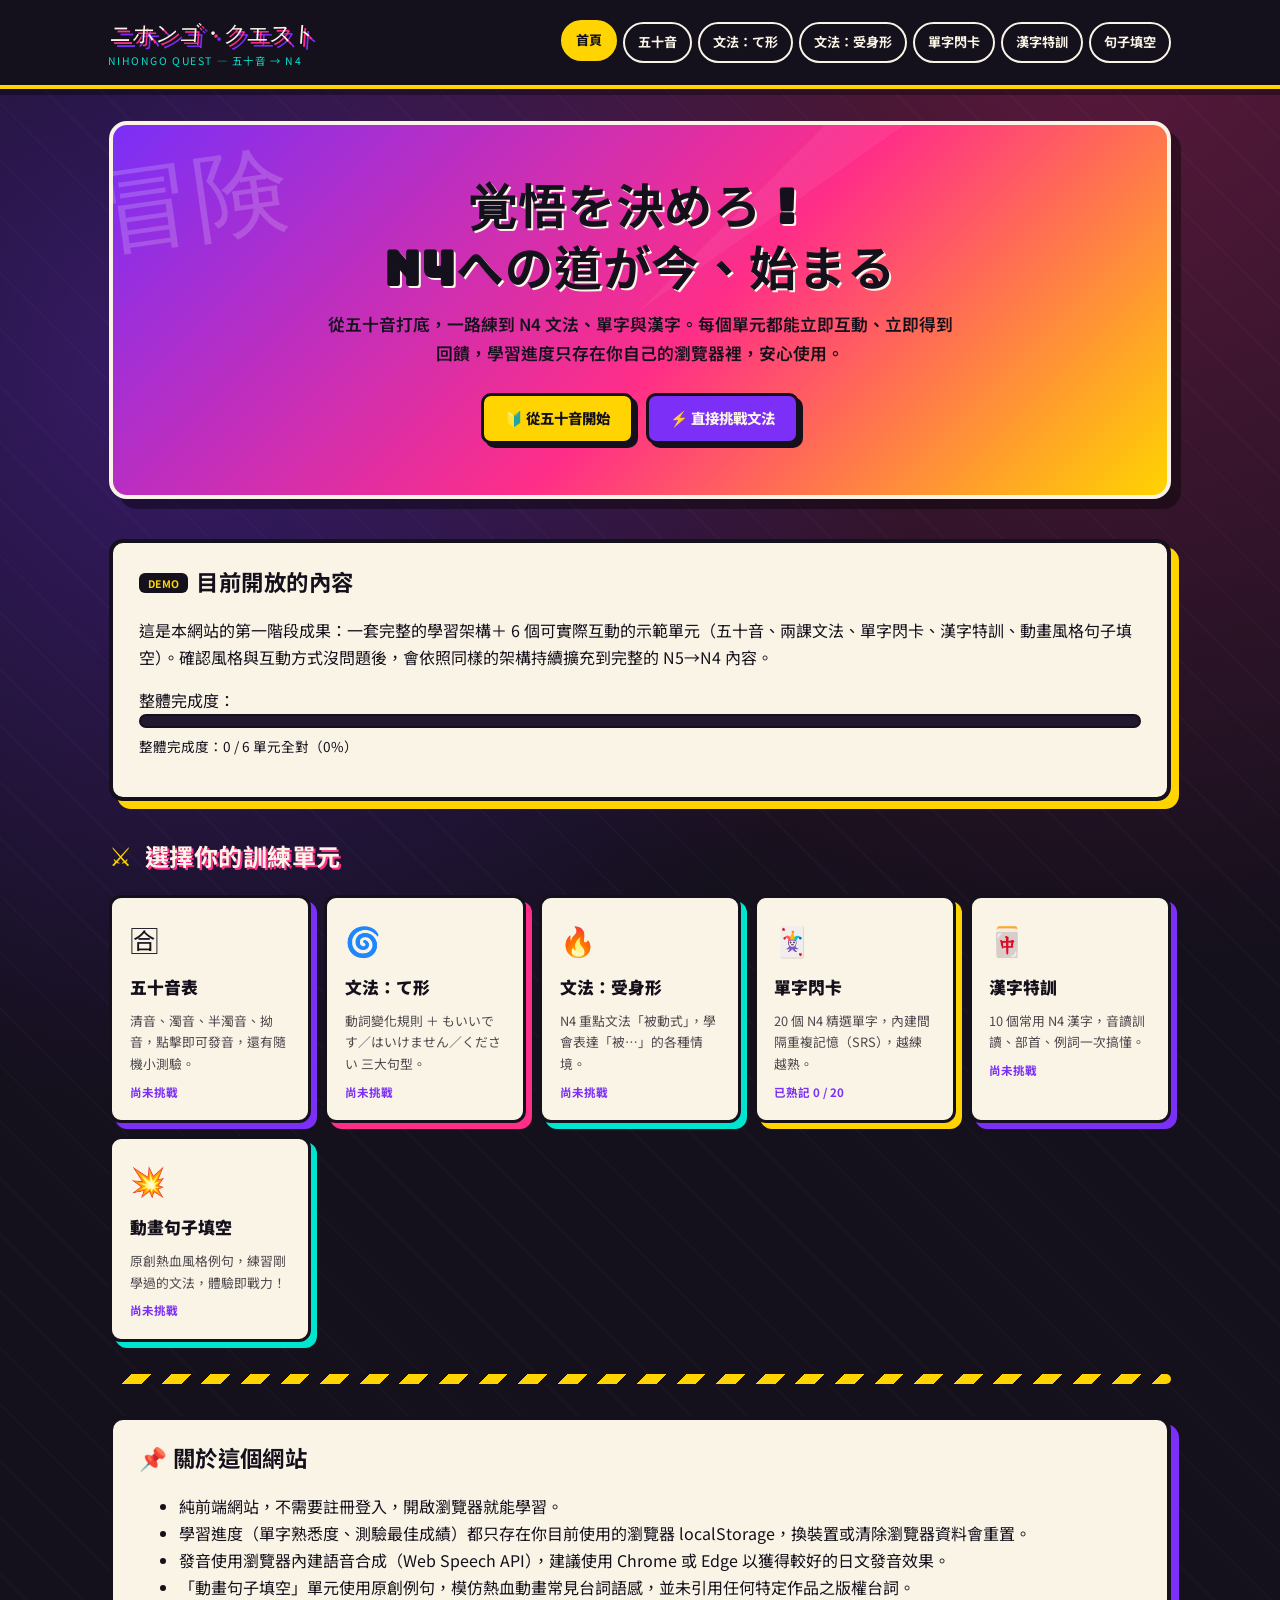
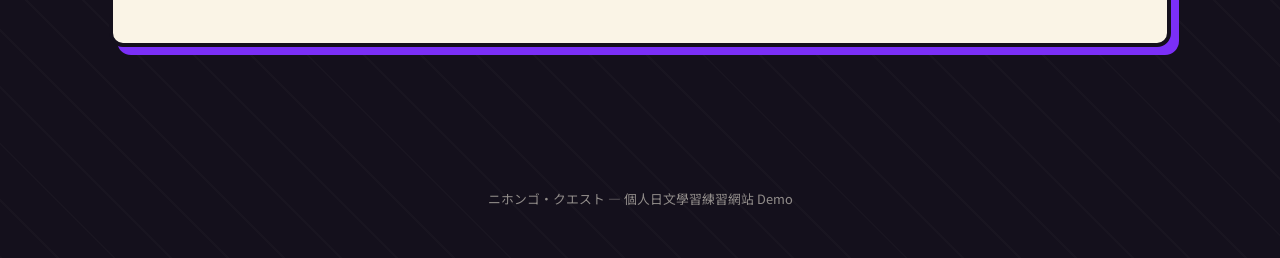
==== index.html @ 9648b12a "新增日文學習互動網站 Demo（五十音→N4，JoJo風格漫畫UI） - 五十音表：清音／濁音／半濁音／拗音，點擊發音＋隨機測驗 - 文法課：て形（N5銜接）與受身形（N4），含規則說明、例句朗讀、測" ====
<!DOCTYPE html>
<html lang="zh-Hant">
<head>
<meta charset="UTF-8" />
<meta name="viewport" content="width=device-width, initial-scale=1.0" />
<title>ニホンゴ・クエスト｜五十音からN4へ</title>
<meta name="description" content="從五十音開始，一路挑戰到 N4 的互動日文學習網站" />
<link rel="preconnect" href="https://fonts.googleapis.com">
<link href="https://fonts.googleapis.com/css2?family=Bungee&family=Noto+Sans+JP:wght@400;500;700;900&family=Noto+Sans+TC:wght@400;500;700;900&display=swap" rel="stylesheet">
<link rel="stylesheet" href="css/style.css" />
</head>
<body>
<header class="site-header">
  <div class="header-inner">
    <a class="brand" href="index.html">
      <span class="title">ニホンゴ・クエスト</span>
      <span class="subtitle">NIHONGO QUEST — 五十音 → N4</span>
    </a>
    <nav class="main-nav">
      <a href="index.html" aria-current="page">首頁</a>
      <a href="gojuon.html">五十音</a>
      <a href="lesson-te-form.html">文法：て形</a>
      <a href="lesson-passive.html">文法：受身形</a>
      <a href="vocab.html">單字閃卡</a>
      <a href="kanji.html">漢字特訓</a>
      <a href="anime-fill.html">句子填空</a>
    </nav>
  </div>
</header>

<main>
  <section class="hero">
    <span class="impact-text">冒険</span>
    <h1>覚悟を決めろ！<br>N4への道が今、始まる</h1>
    <p>從五十音打底，一路練到 N4 文法、單字與漢字。每個單元都能立即互動、立即得到回饋，學習進度只存在你自己的瀏覽器裡，安心使用。</p>
    <div class="cta-row">
      <a class="btn" href="gojuon.html">🔰 從五十音開始</a>
      <a class="btn purple" href="lesson-te-form.html">⚡ 直接挑戰文法</a>
    </div>
  </section>

  <div class="panel accent-gold">
    <h2><span class="tag">DEMO</span> 目前開放的內容</h2>
    <p>這是本網站的第一階段成果：一套完整的學習架構＋ 6 個可實際互動的示範單元（五十音、兩課文法、單字閃卡、漢字特訓、動畫風格句子填空）。確認風格與互動方式沒問題後，會依照同樣的架構持續擴充到完整的 N5→N4 內容。</p>
    <p style="margin-bottom:0;">整體完成度：</p>
    <div class="progress-bar"><span id="overall-progress-bar" style="width:0%;"></span></div>
    <p id="overall-progress-label" style="font-size:0.85rem; margin-top:0.4rem;">整體完成度：讀取中…</p>
  </div>

  <div class="section-title">
    <span class="bolt">⚔</span>
    <h2>選擇你的訓練單元</h2>
  </div>

  <div class="card-grid">
    <a class="unit-card" href="gojuon.html">
      <span class="icon">🈴</span>
      <span class="name">五十音表</span>
      <span class="desc">清音、濁音、半濁音、拗音，點擊即可發音，還有隨機小測驗。</span>
      <span class="progress-label" id="status-gojuon">讀取中…</span>
    </a>
    <a class="unit-card" href="lesson-te-form.html">
      <span class="icon">🌀</span>
      <span class="name">文法：て形</span>
      <span class="desc">動詞變化規則 ＋ もいいです／はいけません／ください 三大句型。</span>
      <span class="progress-label" id="status-te-form">讀取中…</span>
    </a>
    <a class="unit-card" href="lesson-passive.html">
      <span class="icon">🔥</span>
      <span class="name">文法：受身形</span>
      <span class="desc">N4 重點文法「被動式」，學會表達「被…」的各種情境。</span>
      <span class="progress-label" id="status-passive">讀取中…</span>
    </a>
    <a class="unit-card" href="vocab.html">
      <span class="icon">🃏</span>
      <span class="name">單字閃卡</span>
      <span class="desc">20 個 N4 精選單字，內建間隔重複記憶（SRS），越練越熟。</span>
      <span class="progress-label" id="status-vocab">讀取中…</span>
    </a>
    <a class="unit-card" href="kanji.html">
      <span class="icon">🀄</span>
      <span class="name">漢字特訓</span>
      <span class="desc">10 個常用 N4 漢字，音讀訓讀、部首、例詞一次搞懂。</span>
      <span class="progress-label" id="status-kanji">讀取中…</span>
    </a>
    <a class="unit-card" href="anime-fill.html">
      <span class="icon">💥</span>
      <span class="name">動畫句子填空</span>
      <span class="desc">原創熱血風格例句，練習剛學過的文法，體驗即戰力！</span>
      <span class="progress-label" id="status-anime">讀取中…</span>
    </a>
  </div>

  <div class="stripe-divider"></div>

  <div class="panel">
    <h2>📌 關於這個網站</h2>
    <ul>
      <li>純前端網站，不需要註冊登入，開啟瀏覽器就能學習。</li>
      <li>學習進度（單字熟悉度、測驗最佳成績）都只存在你目前使用的瀏覽器 localStorage，換裝置或清除瀏覽器資料會重置。</li>
      <li>發音使用瀏覽器內建語音合成（Web Speech API），建議使用 Chrome 或 Edge 以獲得較好的日文發音效果。</li>
      <li>「動畫句子填空」單元使用原創例句，模仿熱血動畫常見台詞語感，並未引用任何特定作品之版權台詞。</li>
    </ul>
  </div>
</main>

<footer class="site-footer">
  ニホンゴ・クエスト — 個人日文學習練習網站 Demo
</footer>

<script src="js/storage.js"></script>
<script src="js/srs.js"></script>
<script src="js/tts.js"></script>
<script src="js/data/vocab-data.js"></script>
<script src="js/dashboard.js"></script>
</body>
</html>
---- css/style.css ----
/* ==========================================================================
   ニホンゴ・クエスト — Nihongo Quest
   誇張漫畫風格樣式表（原創設計，非引用任何特定作品之角色／商標）
   ========================================================================== */

:root {
  --pink: #ff2e88;
  --purple: #7b2ff7;
  --gold: #ffd400;
  --teal: #00e5cf;
  --ink: #14101c;
  --ink-soft: #211a2e;
  --paper: #faf4e6;
  --paper-dim: #ece2cb;
  --danger: #ff4757;
  --success: #2ed17a;
  --border-w: 4px;
}

* { box-sizing: border-box; }

html { scroll-behavior: smooth; }

body {
  margin: 0;
  background: var(--ink);
  background-image:
    radial-gradient(circle at 15% 20%, rgba(123, 47, 247, 0.35), transparent 40%),
    radial-gradient(circle at 85% 0%, rgba(255, 46, 136, 0.30), transparent 45%),
    repeating-linear-gradient(45deg, rgba(255,255,255,0.02) 0 2px, transparent 2px 40px);
  color: var(--paper);
  font-family: "Noto Sans TC", "Noto Sans JP", sans-serif;
  line-height: 1.7;
  min-height: 100vh;
}

.jp {
  font-family: "Noto Sans JP", "Noto Sans TC", sans-serif;
}

h1, h2, h3, .display {
  font-family: "Bungee", "Noto Sans TC", sans-serif;
  letter-spacing: 0.02em;
  line-height: 1.3;
}

ruby rt {
  font-family: "Noto Sans JP", sans-serif;
  font-size: 0.55em;
  color: var(--purple);
}

a { color: inherit; }

/* ---------- Layout shell ---------- */
.site-header {
  position: sticky;
  top: 0;
  z-index: 50;
  background: var(--ink);
  border-bottom: var(--border-w) solid var(--gold);
  box-shadow: 0 6px 0 rgba(0,0,0,0.35);
}

.header-inner {
  max-width: 1100px;
  margin: 0 auto;
  padding: 0.9rem 1.2rem;
  display: flex;
  align-items: center;
  justify-content: space-between;
  gap: 1rem;
  flex-wrap: wrap;
}

.brand {
  display: flex;
  flex-direction: column;
  text-decoration: none;
  transform: skewX(-4deg);
}

.brand .title {
  font-family: "Bungee", sans-serif;
  font-size: 1.4rem;
  color: var(--paper);
  text-shadow: 3px 3px 0 var(--pink), 6px 6px 0 var(--purple);
}

.brand .subtitle {
  font-size: 0.65rem;
  letter-spacing: 0.15em;
  color: var(--teal);
  transform: skewX(4deg);
}

.main-nav {
  display: flex;
  flex-wrap: wrap;
  gap: 0.4rem;
}

.main-nav a {
  text-decoration: none;
  font-weight: 700;
  font-size: 0.82rem;
  padding: 0.45rem 0.8rem;
  border: 2px solid var(--paper);
  border-radius: 999px;
  color: var(--paper);
  transition: all 0.15s ease;
  white-space: nowrap;
}

.main-nav a:hover,
.main-nav a[aria-current="page"] {
  background: var(--gold);
  color: var(--ink);
  border-color: var(--gold);
  transform: translateY(-2px);
}

main {
  max-width: 1100px;
  margin: 0 auto;
  padding: 2rem 1.2rem 5rem;
}

.site-footer {
  text-align: center;
  padding: 2rem 1rem 3rem;
  color: rgba(250, 244, 230, 0.55);
  font-size: 0.8rem;
}

/* ---------- Hero ---------- */
.hero {
  position: relative;
  padding: 3.2rem 1.5rem;
  margin-bottom: 2.5rem;
  border: var(--border-w) solid var(--paper);
  border-radius: 18px;
  background:
    conic-gradient(from 45deg at 50% 50%, rgba(255,255,255,0.05) 0 10deg, transparent 10deg 20deg) ,
    linear-gradient(135deg, var(--purple), var(--pink) 55%, var(--gold));
  overflow: hidden;
  text-align: center;
  box-shadow: 10px 10px 0 rgba(0,0,0,0.4);
}

.hero .impact-text {
  position: absolute;
  font-family: "Bungee", sans-serif;
  color: rgba(255,255,255,0.18);
  font-size: 6rem;
  top: -0.5rem;
  left: -1rem;
  transform: rotate(-8deg);
  pointer-events: none;
  user-select: none;
}

.hero h1 {
  font-size: clamp(1.8rem, 5vw, 3rem);
  margin: 0 0 0.6rem;
  color: var(--ink);
  text-shadow: 2px 2px 0 var(--paper);
}

.hero p {
  font-size: 1.05rem;
  color: var(--ink);
  max-width: 640px;
  margin: 0 auto;
  font-weight: 600;
}

.hero .cta-row {
  margin-top: 1.6rem;
  display: flex;
  justify-content: center;
  gap: 0.8rem;
  flex-wrap: wrap;
}

/* ---------- Panels (manga panel look) ---------- */
.panel {
  background: var(--paper);
  color: var(--ink);
  border: var(--border-w) solid var(--ink);
  border-radius: 14px;
  padding: 1.6rem;
  margin-bottom: 1.8rem;
  box-shadow: 8px 8px 0 var(--purple);
}

.panel.accent-pink { box-shadow: 8px 8px 0 var(--pink); }
.panel.accent-teal { box-shadow: 8px 8px 0 var(--teal); }
.panel.accent-gold { box-shadow: 8px 8px 0 var(--gold); }

.panel h2 {
  margin-top: 0;
  font-size: 1.4rem;
  display: flex;
  align-items: center;
  gap: 0.5rem;
}

.panel h2 .tag {
  font-family: "Noto Sans TC", sans-serif;
  font-size: 0.65rem;
  background: var(--ink);
  color: var(--gold);
  padding: 0.2rem 0.55rem;
  border-radius: 6px;
  letter-spacing: 0.05em;
}

.section-title {
  display: flex;
  align-items: center;
  gap: 0.8rem;
  margin: 2.2rem 0 1rem;
}

.section-title .bolt {
  font-family: "Bungee", sans-serif;
  color: var(--gold);
  font-size: 1.6rem;
}

.section-title h2 {
  margin: 0;
  color: var(--paper);
  text-shadow: 2px 2px 0 var(--pink);
}

.stripe-divider {
  height: 10px;
  margin: 2rem 0;
  background: repeating-linear-gradient(-45deg, var(--gold) 0 14px, var(--ink) 14px 28px);
  border-radius: 6px;
}

/* ---------- Cards / grids ---------- */
.card-grid {
  display: grid;
  grid-template-columns: repeat(auto-fill, minmax(180px, 1fr));
  gap: 0.8rem;
}

.unit-card {
  display: flex;
  flex-direction: column;
  gap: 0.5rem;
  text-decoration: none;
  background: var(--paper);
  color: var(--ink);
  border: 3px solid var(--ink);
  border-radius: 12px;
  padding: 1.1rem;
  box-shadow: 6px 6px 0 var(--purple);
  transition: transform 0.15s ease, box-shadow 0.15s ease;
}

.unit-card:nth-child(2n) { box-shadow: 6px 6px 0 var(--pink); }
.unit-card:nth-child(3n) { box-shadow: 6px 6px 0 var(--teal); }
.unit-card:nth-child(4n) { box-shadow: 6px 6px 0 var(--gold); }

.unit-card:hover {
  transform: translate(-3px, -3px);
  box-shadow: 10px 10px 0 var(--ink);
}

.unit-card .icon { font-size: 1.8rem; }
.unit-card .name { font-weight: 900; font-size: 1.05rem; }
.unit-card .desc { font-size: 0.8rem; opacity: 0.75; }
.unit-card .progress-label { font-size: 0.72rem; font-weight: 700; color: var(--purple); }

/* ---------- Buttons ---------- */
.btn {
  display: inline-flex;
  align-items: center;
  gap: 0.4rem;
  font-family: "Noto Sans TC", sans-serif;
  font-weight: 800;
  font-size: 0.9rem;
  padding: 0.65rem 1.3rem;
  border: 3px solid var(--ink);
  border-radius: 10px;
  background: var(--gold);
  color: var(--ink);
  cursor: pointer;
  text-decoration: none;
  box-shadow: 4px 4px 0 var(--ink);
  transition: transform 0.12s ease, box-shadow 0.12s ease;
}

.btn:hover { transform: translate(-2px, -2px); box-shadow: 6px 6px 0 var(--ink); }
.btn:active { transform: translate(1px, 1px); box-shadow: 2px 2px 0 var(--ink); }

.btn.secondary { background: var(--paper); }
.btn.pink { background: var(--pink); color: var(--paper); }
.btn.teal { background: var(--teal); }
.btn.purple { background: var(--purple); color: var(--paper); }
.btn.ghost { background: transparent; color: var(--paper); border-color: var(--paper); box-shadow: 4px 4px 0 rgba(255,255,255,0.25); }
.btn:disabled { opacity: 0.4; cursor: not-allowed; box-shadow: none; transform: none; }

.btn-row { display: flex; gap: 0.6rem; flex-wrap: wrap; margin-top: 1rem; }

.speak-btn {
  border: 2px solid var(--ink);
  background: var(--teal);
  border-radius: 50%;
  width: 2.1rem;
  height: 2.1rem;
  display: inline-flex;
  align-items: center;
  justify-content: center;
  cursor: pointer;
  font-size: 1rem;
  flex-shrink: 0;
}
.speak-btn:hover { background: var(--gold); }

/* ---------- Progress bars ---------- */
.progress-bar {
  height: 14px;
  background: var(--ink-soft);
  border: 2px solid var(--ink);
  border-radius: 999px;
  overflow: hidden;
}
.progress-bar > span {
  display: block;
  height: 100%;
  background: linear-gradient(90deg, var(--pink), var(--gold));
}

/* ---------- Gojuon table ---------- */
.gojuon-tools {
  display: flex;
  gap: 0.5rem;
  flex-wrap: wrap;
  margin-bottom: 1.2rem;
}

.gojuon-grid {
  display: grid;
  grid-template-columns: repeat(5, 1fr);
  gap: 0.5rem;
}

.kana-cell {
  border: 3px solid var(--ink);
  border-radius: 10px;
  background: var(--paper);
  color: var(--ink);
  padding: 0.5rem 0.3rem;
  text-align: center;
  cursor: pointer;
  transition: transform 0.1s ease;
}
.kana-cell:hover { transform: scale(1.06); background: var(--gold); }
.kana-cell .kana { font-size: 1.5rem; font-weight: 700; display: block; }
.kana-cell .kata { font-size: 0.85rem; opacity: 0.6; display: block; }
.kana-cell .romaji { font-size: 0.72rem; letter-spacing: 0.03em; color: var(--purple); display: block; }
.kana-cell.empty { visibility: hidden; }

/* ---------- Flashcards ---------- */
.flash-stage {
  display: flex;
  flex-direction: column;
  align-items: center;
  gap: 1.2rem;
}

.flashcard {
  width: 100%;
  max-width: 420px;
  min-height: 220px;
  perspective: 1200px;
  cursor: pointer;
}

.flashcard-inner {
  position: relative;
  width: 100%;
  height: 220px;
  transition: transform 0.5s;
  transform-style: preserve-3d;
}

.flashcard.flipped .flashcard-inner { transform: rotateY(180deg); }

.flashcard-face {
  position: absolute;
  inset: 0;
  backface-visibility: hidden;
  border: var(--border-w) solid var(--ink);
  border-radius: 16px;
  display: flex;
  flex-direction: column;
  align-items: center;
  justify-content: center;
  padding: 1rem;
  text-align: center;
  gap: 0.5rem;
}

.flashcard-face.front { background: var(--paper); color: var(--ink); box-shadow: 8px 8px 0 var(--purple); }
.flashcard-face.back {
  background: var(--ink);
  color: var(--paper);
  transform: rotateY(180deg);
  box-shadow: 8px 8px 0 var(--pink);
}

.flashcard-face .kanji-word { font-size: 2.4rem; font-weight: 700; }
.flashcard-face .kana-word { font-size: 1rem; color: var(--purple); }
.flashcard-face .meaning { font-size: 1.3rem; font-weight: 700; }
.flashcard-face .example { font-size: 0.85rem; opacity: 0.85; margin-top: 0.4rem; }

.grade-row {
  display: grid;
  grid-template-columns: repeat(4, 1fr);
  gap: 0.5rem;
  width: 100%;
  max-width: 420px;
}
.grade-row button { font-size: 0.78rem; padding: 0.6rem 0.3rem; }

.deck-status {
  display: flex;
  gap: 1rem;
  flex-wrap: wrap;
  font-size: 0.85rem;
}
.deck-status .stat { background: var(--ink-soft); border: 2px solid var(--paper); border-radius: 8px; padding: 0.4rem 0.8rem; }
.deck-status .stat b { color: var(--gold); }

/* ---------- Quiz ---------- */
.quiz-question {
  font-size: 1.1rem;
  font-weight: 700;
  margin-bottom: 1rem;
}
.quiz-options {
  display: grid;
  gap: 0.6rem;
}
.quiz-option {
  text-align: left;
  padding: 0.8rem 1rem;
  border: 3px solid var(--ink);
  border-radius: 10px;
  background: var(--paper);
  color: var(--ink);
  cursor: pointer;
  font-size: 0.95rem;
  font-weight: 600;
}
.quiz-option:hover { background: #fff; }
.quiz-option.correct { background: var(--success); color: var(--ink); }
.quiz-option.incorrect { background: var(--danger); color: #fff; }
.quiz-option:disabled { cursor: not-allowed; }

.quiz-feedback { margin-top: 1rem; font-weight: 700; min-height: 1.4rem; }
.quiz-feedback.correct { color: #157a45; }
.quiz-feedback.incorrect { color: #b0202f; }

.quiz-progress { font-size: 0.8rem; opacity: 0.65; margin-bottom: 0.5rem; }

/* ---------- Kanji cards ---------- */
.kanji-grid {
  display: grid;
  grid-template-columns: repeat(auto-fill, minmax(150px, 1fr));
  gap: 0.8rem;
}

.kanji-tile {
  border: 3px solid var(--ink);
  border-radius: 12px;
  background: var(--paper);
  color: var(--ink);
  padding: 0.8rem;
  cursor: pointer;
  box-shadow: 5px 5px 0 var(--teal);
  min-height: 140px;
  display: flex;
  flex-direction: column;
  align-items: center;
  justify-content: center;
  text-align: center;
  gap: 0.3rem;
}
.kanji-tile .char { font-size: 2.6rem; font-weight: 700; }
.kanji-tile .hint { font-size: 0.7rem; opacity: 0.6; }
.kanji-tile.revealed .detail { display: flex; }
.kanji-tile .detail { display: none; flex-direction: column; gap: 0.15rem; font-size: 0.78rem; }
.kanji-tile .detail .readings b { color: var(--purple); }

/* ---------- Cloze / anime sentence unit ---------- */
.sentence-card {
  border: 3px solid var(--ink);
  border-radius: 12px;
  background: var(--paper);
  color: var(--ink);
  padding: 1.2rem;
  margin-bottom: 1rem;
  box-shadow: 6px 6px 0 var(--gold);
}

.sentence-jp {
  font-size: 1.3rem;
  font-weight: 700;
  display: flex;
  align-items: center;
  gap: 0.6rem;
  flex-wrap: wrap;
}

.blank-select {
  font-family: inherit;
  font-size: 1rem;
  padding: 0.3rem 0.5rem;
  border: 2px solid var(--purple);
  border-radius: 8px;
  background: #fff;
}

.sentence-translation { font-size: 0.85rem; opacity: 0.7; margin-top: 0.5rem; }
.sentence-note { font-size: 0.8rem; color: var(--purple); margin-top: 0.4rem; }

.sfx {
  font-family: "Bungee", sans-serif;
  color: var(--gold);
  text-shadow: 2px 2px 0 var(--pink), -2px -2px 0 var(--purple);
  font-size: 2rem;
  display: inline-block;
  transform: rotate(-4deg);
}

/* ---------- Misc ---------- */
.badge {
  display: inline-block;
  font-size: 0.7rem;
  font-weight: 800;
  padding: 0.15rem 0.5rem;
  border-radius: 999px;
  background: var(--teal);
  color: var(--ink);
}

.note-box {
  border-left: 6px solid var(--purple);
  background: rgba(123,47,247,0.08);
  padding: 0.8rem 1rem;
  border-radius: 6px;
  font-size: 0.88rem;
  margin: 1rem 0;
}

table.grammar-table {
  width: 100%;
  border-collapse: collapse;
  margin: 1rem 0;
  font-size: 0.9rem;
}
table.grammar-table th, table.grammar-table td {
  border: 2px solid var(--ink);
  padding: 0.5rem 0.6rem;
  text-align: left;
}
table.grammar-table th { background: var(--ink); color: var(--gold); }

@media (max-width: 640px) {
  .gojuon-grid { grid-template-columns: repeat(5, 1fr); gap: 0.35rem; }
  .kana-cell .kana { font-size: 1.15rem; }
  .header-inner { flex-direction: column; align-items: flex-start; }
}
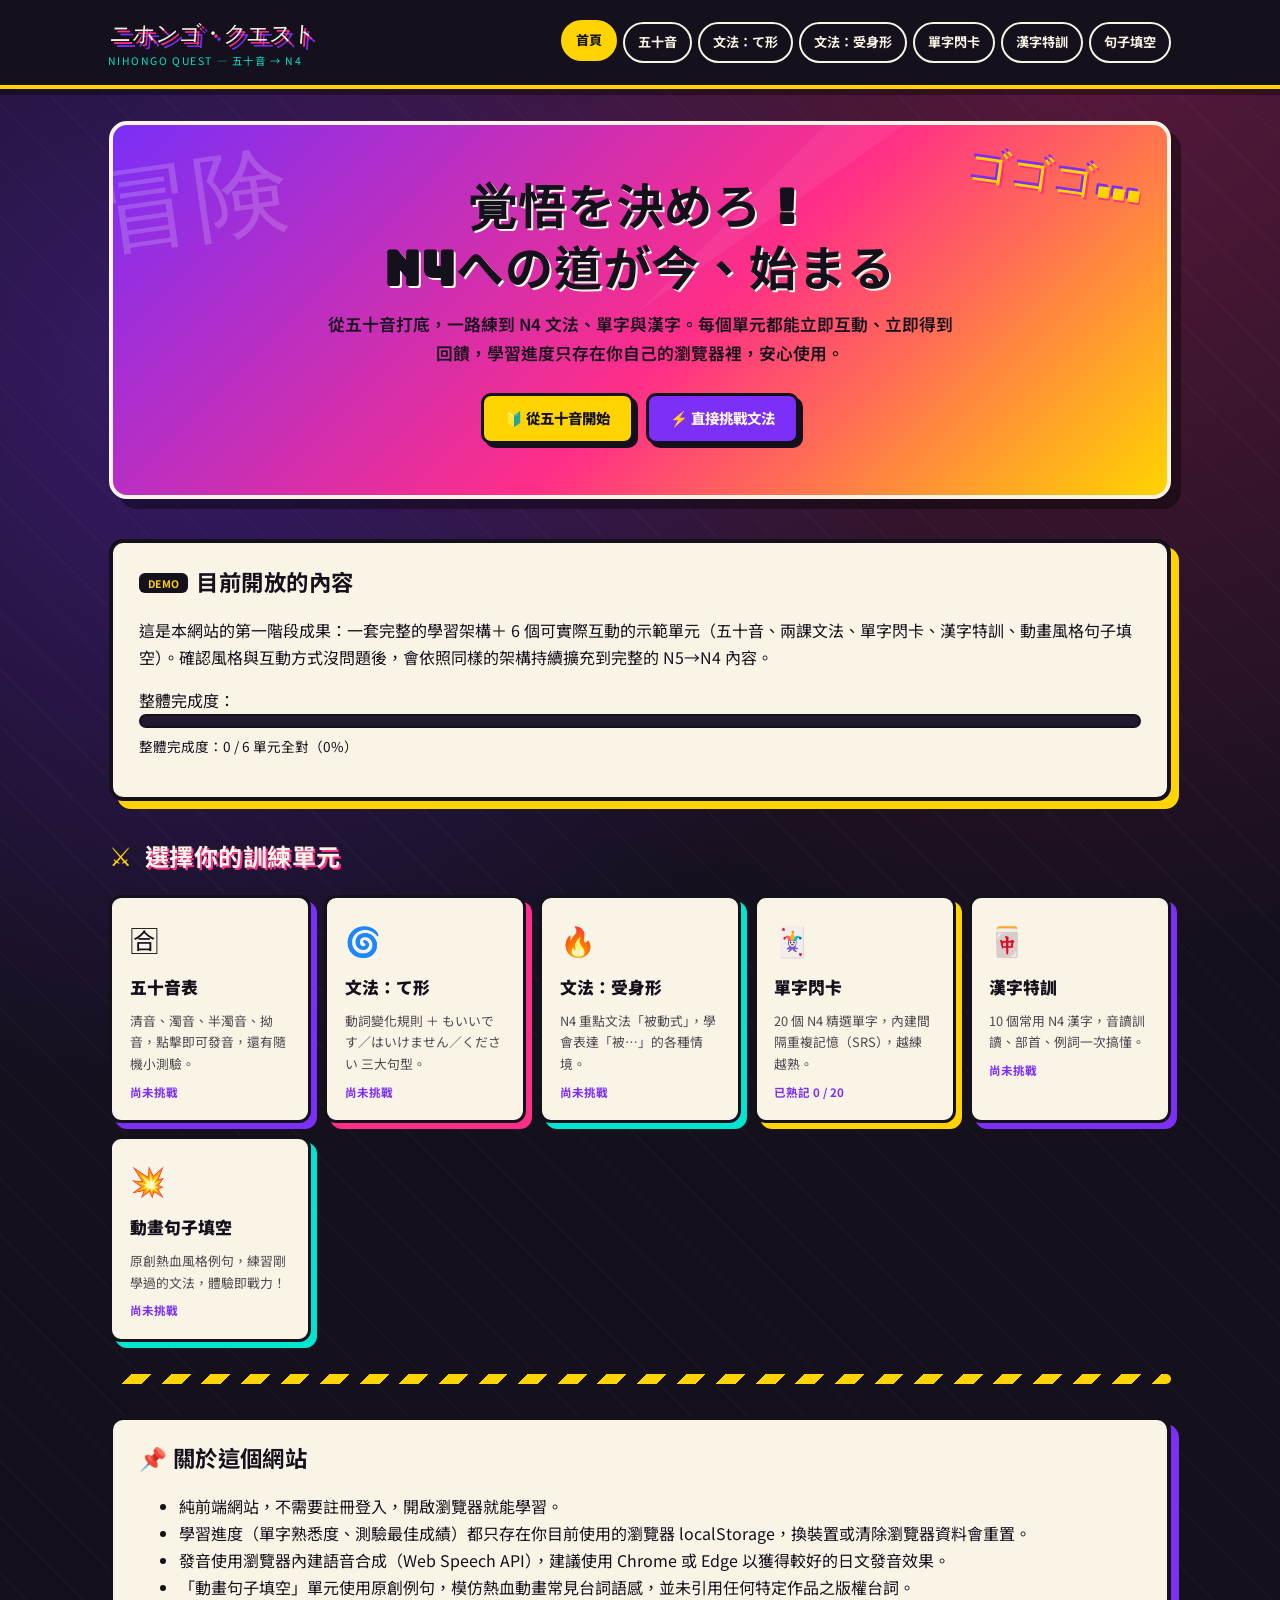
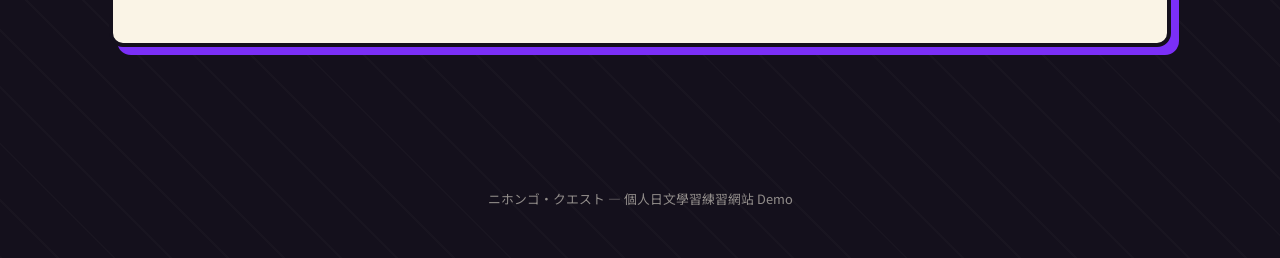
==== commit 5a33e6af: "補上平假名注音並加強誇張狀聲詞風格 - 單字閃卡、漢字例詞、文法例句、動畫填空句子全部加上 <ruby> 平假名注音 - 修正漢字卡片翻面後未顯示例詞列表的問題，補上例詞＋注音 - 語音朗讀功能改為先" ====
--- a/index.html
+++ b/index.html
@@ -31,6 +31,7 @@
 <main>
   <section class="hero">
     <span class="impact-text">冒険</span>
+    <span class="sfx-flourish" style="position:absolute; top:1rem; right:1.5rem; transform:rotate(8deg);">ゴゴゴ…</span>
     <h1>覚悟を決めろ！<br>N4への道が今、始まる</h1>
     <p>從五十音打底，一路練到 N4 文法、單字與漢字。每個單元都能立即互動、立即得到回饋，學習進度只存在你自己的瀏覽器裡，安心使用。</p>
     <div class="cta-row">
--- a/css/style.css
+++ b/css/style.css
@@ -541,6 +541,46 @@
   transform: rotate(-4deg);
 }
 
+.sfx-flourish {
+  font-family: "Bungee", sans-serif;
+  color: var(--gold);
+  text-shadow: 2px 2px 0 var(--pink), -2px -2px 0 var(--purple);
+  font-size: clamp(1.6rem, 4vw, 2.6rem);
+  display: inline-block;
+  transform: rotate(-3deg);
+  margin: 0 0 0.4rem;
+  user-select: none;
+}
+
+.sfx-inline {
+  font-family: "Bungee", sans-serif;
+  color: var(--gold);
+  text-shadow: 1px 1px 0 var(--pink), -1px -1px 0 var(--purple);
+  font-size: 1.15em;
+  display: inline-block;
+  transform: rotate(-3deg);
+  margin-left: 0.35em;
+}
+
+.sfx-corner {
+  position: absolute;
+  top: -0.6rem;
+  right: -0.4rem;
+  font-family: "Bungee", sans-serif;
+  color: var(--gold);
+  background: var(--ink);
+  text-shadow: 1px 1px 0 var(--pink);
+  font-size: 0.7rem;
+  padding: 0.15rem 0.4rem;
+  border-radius: 6px;
+  border: 2px solid var(--paper);
+  transform: rotate(6deg);
+  pointer-events: none;
+  user-select: none;
+}
+
+.kanji-tile { position: relative; }
+
 /* ---------- Misc ---------- */
 .badge {
   display: inline-block;
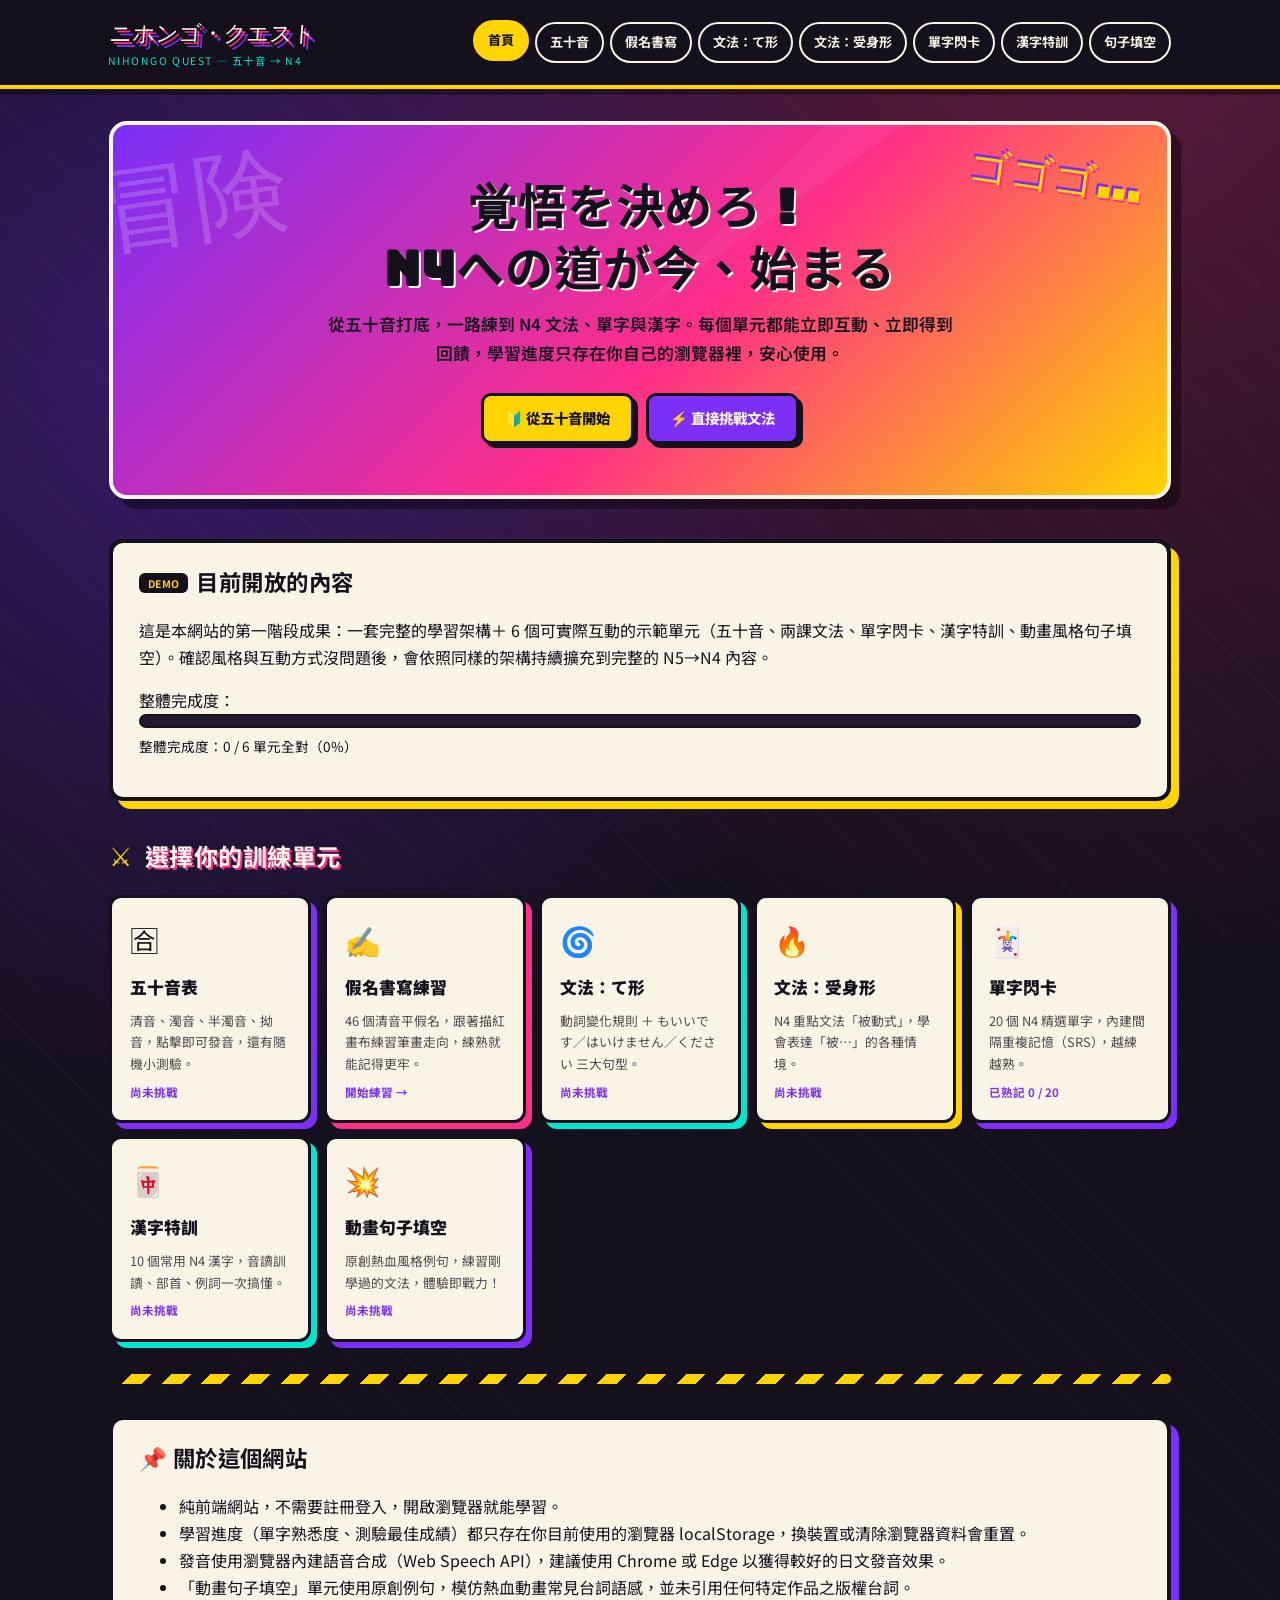
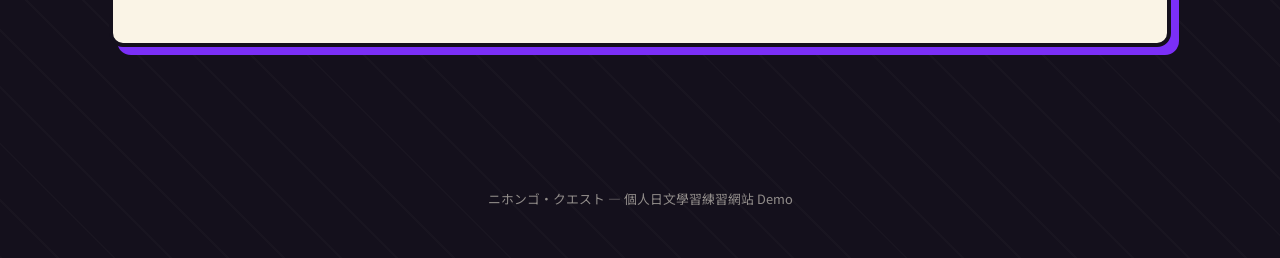
==== commit 7f519fd2: "新增平假名書寫／筆順練習頁面 - 新增 hiragana-practice.html：46 個清音平假名 canvas 描紅練習 - 米字格參考線＋淡色引導字，滑鼠／觸控皆可書寫，可清除重來 - 提供" ====
--- a/index.html
+++ b/index.html
@@ -19,6 +19,7 @@
     <nav class="main-nav">
       <a href="index.html" aria-current="page">首頁</a>
       <a href="gojuon.html">五十音</a>
+      <a href="hiragana-practice.html">假名書寫</a>
       <a href="lesson-te-form.html">文法：て形</a>
       <a href="lesson-passive.html">文法：受身形</a>
       <a href="vocab.html">單字閃卡</a>
@@ -59,6 +60,12 @@
       <span class="name">五十音表</span>
       <span class="desc">清音、濁音、半濁音、拗音，點擊即可發音，還有隨機小測驗。</span>
       <span class="progress-label" id="status-gojuon">讀取中…</span>
+    </a>
+    <a class="unit-card" href="hiragana-practice.html">
+      <span class="icon">✍️</span>
+      <span class="name">假名書寫練習</span>
+      <span class="desc">46 個清音平假名，跟著描紅畫布練習筆畫走向，練熟就能記得更牢。</span>
+      <span class="progress-label">開始練習 →</span>
     </a>
     <a class="unit-card" href="lesson-te-form.html">
       <span class="icon">🌀</span>
--- a/css/style.css
+++ b/css/style.css
@@ -581,6 +581,82 @@
 
 .kanji-tile { position: relative; }
 
+/* ---------- 平假名書寫練習 ---------- */
+.stroke-practice-layout {
+  display: flex;
+  flex-direction: column;
+  align-items: center;
+  gap: 1rem;
+}
+
+.stroke-canvas-wrap {
+  position: relative;
+  width: min(320px, 90vw);
+  height: min(320px, 90vw);
+  background: var(--paper);
+  border: var(--border-w) solid var(--ink);
+  border-radius: 16px;
+  box-shadow: 8px 8px 0 var(--pink);
+  touch-action: none;
+  overflow: hidden;
+}
+
+.stroke-canvas-wrap canvas {
+  display: block;
+  width: 100%;
+  height: 100%;
+  cursor: crosshair;
+}
+
+.stroke-meta {
+  display: flex;
+  align-items: center;
+  gap: 0.8rem;
+  flex-wrap: wrap;
+  justify-content: center;
+  font-weight: 700;
+}
+
+.stroke-nav-row {
+  display: flex;
+  align-items: center;
+  gap: 0.8rem;
+}
+
+.stroke-nav-row .current-char {
+  font-family: "Noto Sans JP", sans-serif;
+  font-size: 1.6rem;
+  min-width: 3rem;
+  text-align: center;
+}
+
+.hiragana-picker-grid {
+  display: grid;
+  grid-template-columns: repeat(10, 1fr);
+  gap: 0.4rem;
+  max-width: 640px;
+  margin: 0 auto;
+}
+
+.hiragana-picker-grid button {
+  font-family: "Noto Sans JP", sans-serif;
+  font-size: 1.1rem;
+  padding: 0.4rem 0;
+  border: 2px solid var(--ink);
+  border-radius: 8px;
+  background: var(--paper);
+  color: var(--ink);
+  cursor: pointer;
+}
+
+.hiragana-picker-grid button.active {
+  background: var(--gold);
+}
+
+@media (max-width: 640px) {
+  .hiragana-picker-grid { grid-template-columns: repeat(6, 1fr); }
+}
+
 /* ---------- Misc ---------- */
 .badge {
   display: inline-block;
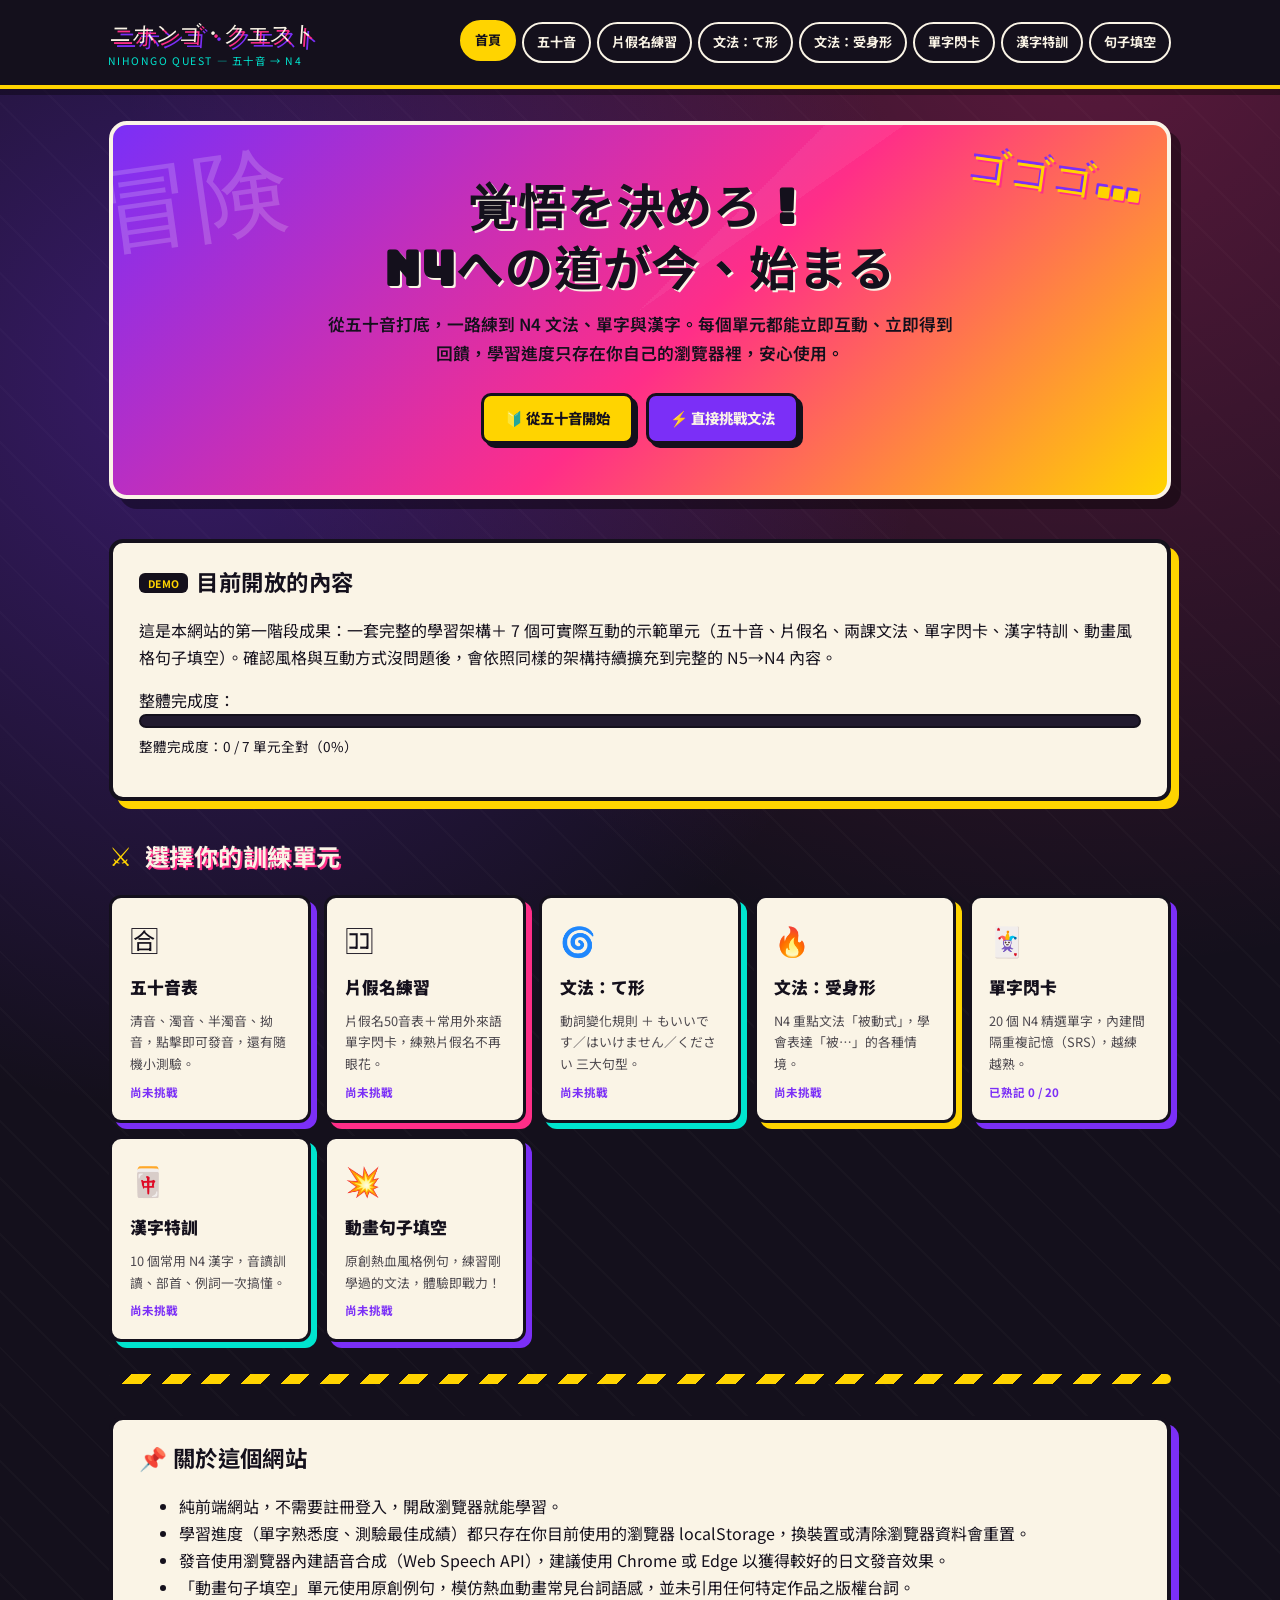
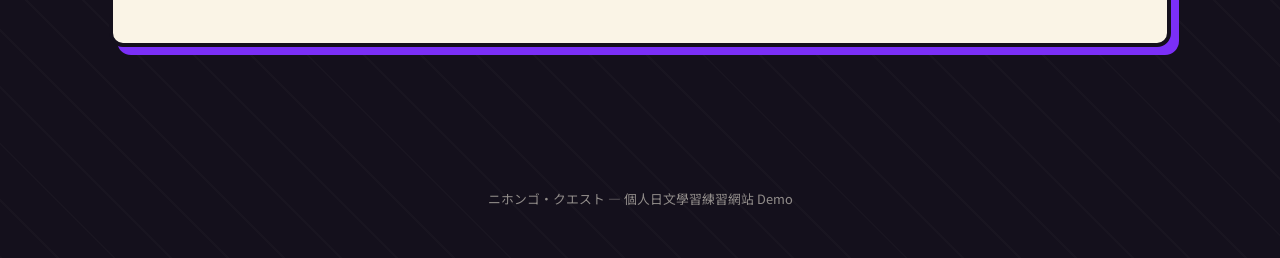
==== commit 1ecffcb8: "把書寫練習改成片假名50音表＋單字練習 - 移除平假名描紅書寫頁面（改變需求，取消此功能） - 新增 katakana.html：片假名50音表（點擊發音＋小測驗）＋ 18 個常用外來語單字閃卡（SR" ====
--- a/index.html
+++ b/index.html
@@ -19,7 +19,7 @@
     <nav class="main-nav">
       <a href="index.html" aria-current="page">首頁</a>
       <a href="gojuon.html">五十音</a>
-      <a href="hiragana-practice.html">假名書寫</a>
+      <a href="katakana.html">片假名練習</a>
       <a href="lesson-te-form.html">文法：て形</a>
       <a href="lesson-passive.html">文法：受身形</a>
       <a href="vocab.html">單字閃卡</a>
@@ -43,7 +43,7 @@
 
   <div class="panel accent-gold">
     <h2><span class="tag">DEMO</span> 目前開放的內容</h2>
-    <p>這是本網站的第一階段成果：一套完整的學習架構＋ 6 個可實際互動的示範單元（五十音、兩課文法、單字閃卡、漢字特訓、動畫風格句子填空）。確認風格與互動方式沒問題後，會依照同樣的架構持續擴充到完整的 N5→N4 內容。</p>
+    <p>這是本網站的第一階段成果：一套完整的學習架構＋ 7 個可實際互動的示範單元（五十音、片假名、兩課文法、單字閃卡、漢字特訓、動畫風格句子填空）。確認風格與互動方式沒問題後，會依照同樣的架構持續擴充到完整的 N5→N4 內容。</p>
     <p style="margin-bottom:0;">整體完成度：</p>
     <div class="progress-bar"><span id="overall-progress-bar" style="width:0%;"></span></div>
     <p id="overall-progress-label" style="font-size:0.85rem; margin-top:0.4rem;">整體完成度：讀取中…</p>
@@ -61,11 +61,11 @@
       <span class="desc">清音、濁音、半濁音、拗音，點擊即可發音，還有隨機小測驗。</span>
       <span class="progress-label" id="status-gojuon">讀取中…</span>
     </a>
-    <a class="unit-card" href="hiragana-practice.html">
-      <span class="icon">✍️</span>
-      <span class="name">假名書寫練習</span>
-      <span class="desc">46 個清音平假名，跟著描紅畫布練習筆畫走向，練熟就能記得更牢。</span>
-      <span class="progress-label">開始練習 →</span>
+    <a class="unit-card" href="katakana.html">
+      <span class="icon">🈁</span>
+      <span class="name">片假名練習</span>
+      <span class="desc">片假名50音表＋常用外來語單字閃卡，練熟片假名不再眼花。</span>
+      <span class="progress-label" id="status-katakana">讀取中…</span>
     </a>
     <a class="unit-card" href="lesson-te-form.html">
       <span class="icon">🌀</span>
--- a/css/style.css
+++ b/css/style.css
@@ -344,6 +344,18 @@
   flex-wrap: wrap;
   margin-bottom: 1.2rem;
 }
+
+.kana-tab {
+  font-family: "Noto Sans TC", sans-serif;
+  font-weight: 800;
+  padding: 0.5rem 1rem;
+  border: 3px solid var(--ink);
+  border-radius: 10px;
+  background: var(--paper);
+  color: var(--ink);
+  cursor: pointer;
+}
+.kana-tab.active { background: var(--gold); }
 
 .gojuon-grid {
   display: grid;
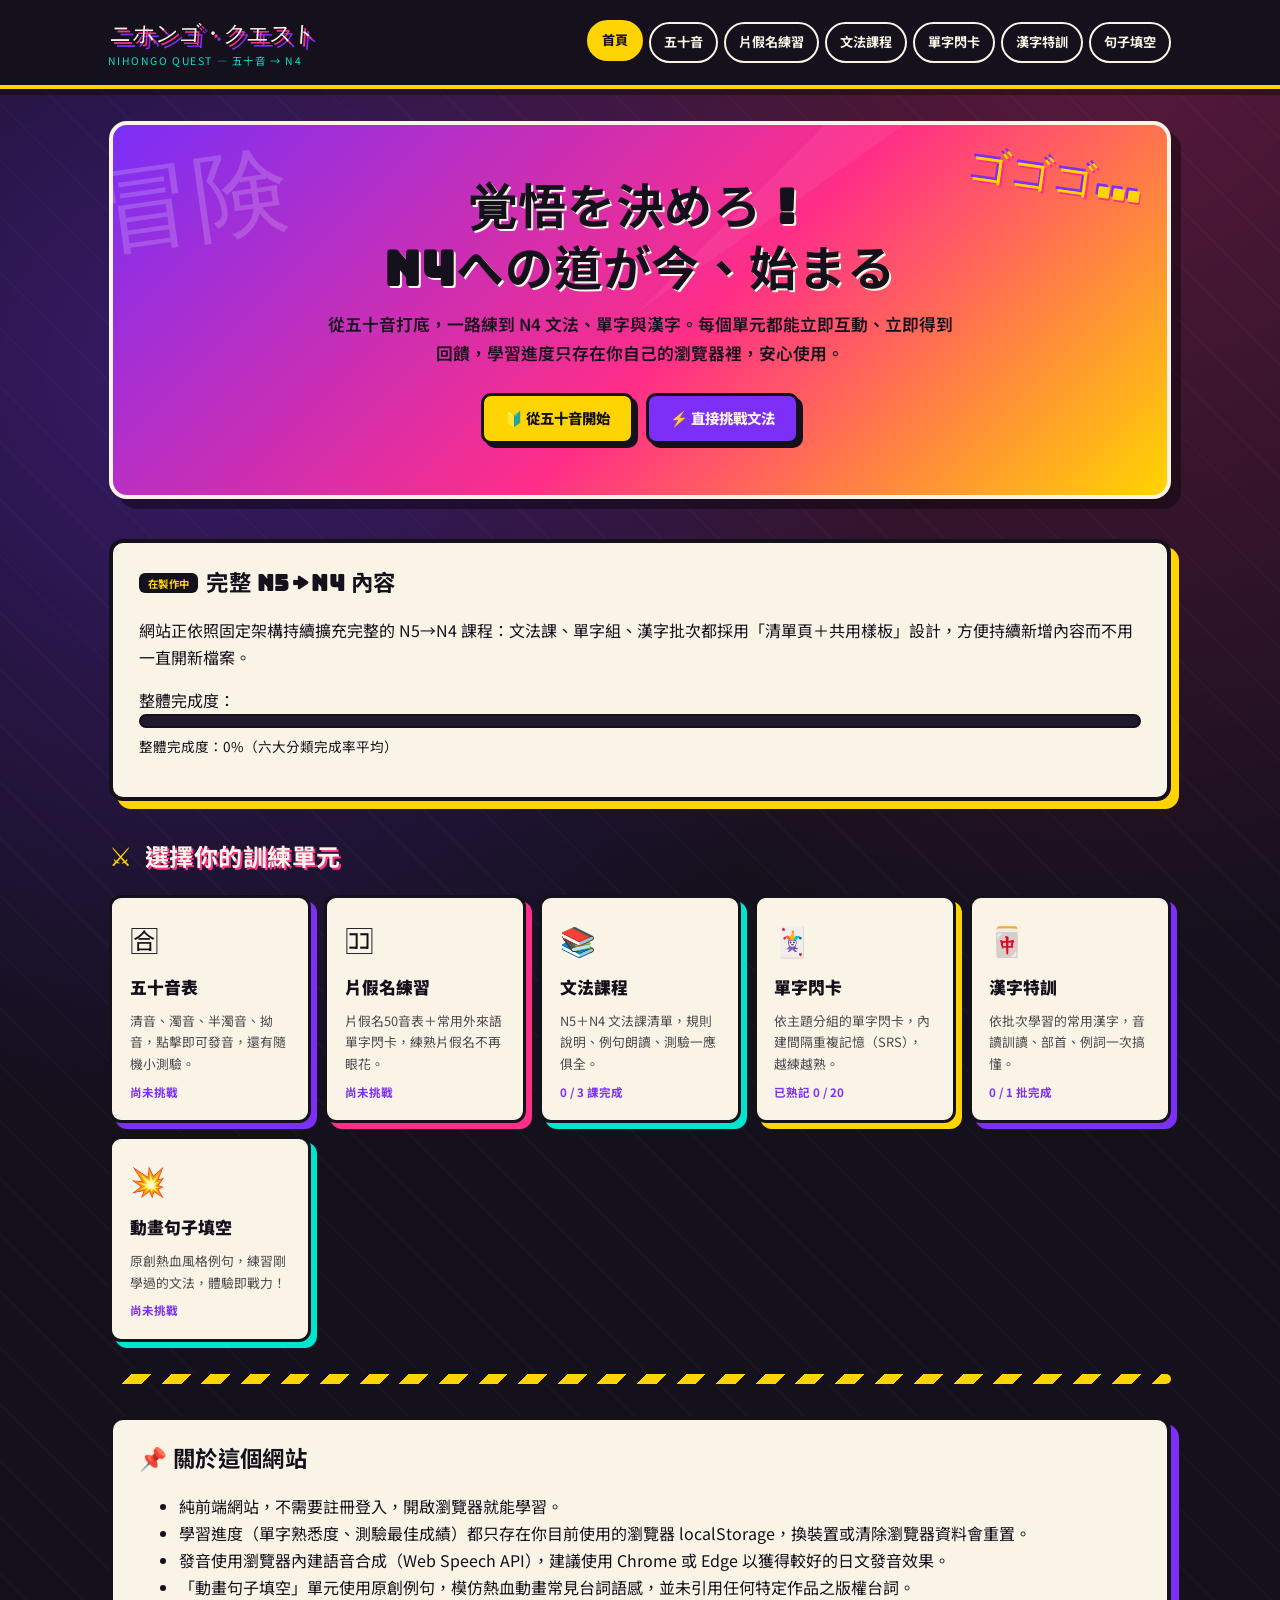
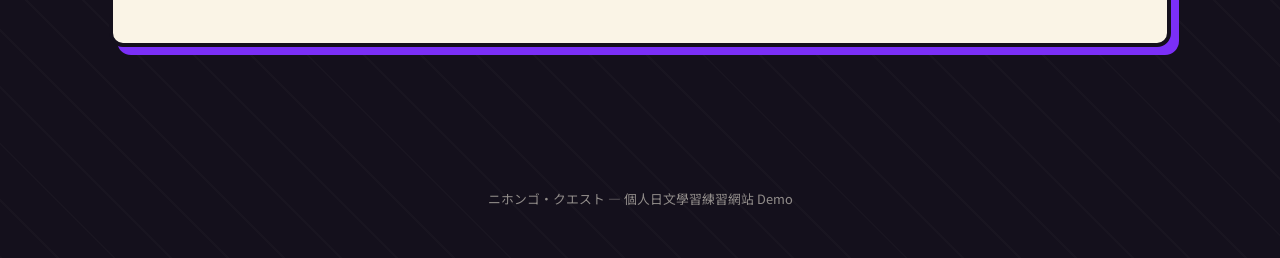
==== commit 1020c905: "重構為資料驅動架構，準備擴充完整 N5→N4 內容 - 文法課改為 grammar.html?slug= 共用樣板 + grammar-index.html 清單頁，   GRAMMAR_LESSON" ====
--- a/index.html
+++ b/index.html
@@ -20,10 +20,9 @@
       <a href="index.html" aria-current="page">首頁</a>
       <a href="gojuon.html">五十音</a>
       <a href="katakana.html">片假名練習</a>
-      <a href="lesson-te-form.html">文法：て形</a>
-      <a href="lesson-passive.html">文法：受身形</a>
-      <a href="vocab.html">單字閃卡</a>
-      <a href="kanji.html">漢字特訓</a>
+      <a href="grammar-index.html">文法課程</a>
+      <a href="vocab-index.html">單字閃卡</a>
+      <a href="kanji-index.html">漢字特訓</a>
       <a href="anime-fill.html">句子填空</a>
     </nav>
   </div>
@@ -37,13 +36,13 @@
     <p>從五十音打底，一路練到 N4 文法、單字與漢字。每個單元都能立即互動、立即得到回饋，學習進度只存在你自己的瀏覽器裡，安心使用。</p>
     <div class="cta-row">
       <a class="btn" href="gojuon.html">🔰 從五十音開始</a>
-      <a class="btn purple" href="lesson-te-form.html">⚡ 直接挑戰文法</a>
+      <a class="btn purple" href="grammar-index.html">⚡ 直接挑戰文法</a>
     </div>
   </section>
 
   <div class="panel accent-gold">
-    <h2><span class="tag">DEMO</span> 目前開放的內容</h2>
-    <p>這是本網站的第一階段成果：一套完整的學習架構＋ 7 個可實際互動的示範單元（五十音、片假名、兩課文法、單字閃卡、漢字特訓、動畫風格句子填空）。確認風格與互動方式沒問題後，會依照同樣的架構持續擴充到完整的 N5→N4 內容。</p>
+    <h2><span class="tag">在製作中</span> 完整 N5→N4 內容</h2>
+    <p>網站正依照固定架構持續擴充完整的 N5→N4 課程：文法課、單字組、漢字批次都採用「清單頁＋共用樣板」設計，方便持續新增內容而不用一直開新檔案。</p>
     <p style="margin-bottom:0;">整體完成度：</p>
     <div class="progress-bar"><span id="overall-progress-bar" style="width:0%;"></span></div>
     <p id="overall-progress-label" style="font-size:0.85rem; margin-top:0.4rem;">整體完成度：讀取中…</p>
@@ -67,28 +66,22 @@
       <span class="desc">片假名50音表＋常用外來語單字閃卡，練熟片假名不再眼花。</span>
       <span class="progress-label" id="status-katakana">讀取中…</span>
     </a>
-    <a class="unit-card" href="lesson-te-form.html">
-      <span class="icon">🌀</span>
-      <span class="name">文法：て形</span>
-      <span class="desc">動詞變化規則 ＋ もいいです／はいけません／ください 三大句型。</span>
-      <span class="progress-label" id="status-te-form">讀取中…</span>
+    <a class="unit-card" href="grammar-index.html">
+      <span class="icon">📚</span>
+      <span class="name">文法課程</span>
+      <span class="desc">N5＋N4 文法課清單，規則說明、例句朗讀、測驗一應俱全。</span>
+      <span class="progress-label" id="status-grammar">讀取中…</span>
     </a>
-    <a class="unit-card" href="lesson-passive.html">
-      <span class="icon">🔥</span>
-      <span class="name">文法：受身形</span>
-      <span class="desc">N4 重點文法「被動式」，學會表達「被…」的各種情境。</span>
-      <span class="progress-label" id="status-passive">讀取中…</span>
-    </a>
-    <a class="unit-card" href="vocab.html">
+    <a class="unit-card" href="vocab-index.html">
       <span class="icon">🃏</span>
       <span class="name">單字閃卡</span>
-      <span class="desc">20 個 N4 精選單字，內建間隔重複記憶（SRS），越練越熟。</span>
+      <span class="desc">依主題分組的單字閃卡，內建間隔重複記憶（SRS），越練越熟。</span>
       <span class="progress-label" id="status-vocab">讀取中…</span>
     </a>
-    <a class="unit-card" href="kanji.html">
+    <a class="unit-card" href="kanji-index.html">
       <span class="icon">🀄</span>
       <span class="name">漢字特訓</span>
-      <span class="desc">10 個常用 N4 漢字，音讀訓讀、部首、例詞一次搞懂。</span>
+      <span class="desc">依批次學習的常用漢字，音讀訓讀、部首、例詞一次搞懂。</span>
       <span class="progress-label" id="status-kanji">讀取中…</span>
     </a>
     <a class="unit-card" href="anime-fill.html">
@@ -120,6 +113,8 @@
 <script src="js/srs.js"></script>
 <script src="js/tts.js"></script>
 <script src="js/data/vocab-data.js"></script>
+<script src="js/data/kanji-data.js"></script>
+<script src="js/data/sentences-data.js"></script>
 <script src="js/dashboard.js"></script>
 </body>
 </html>
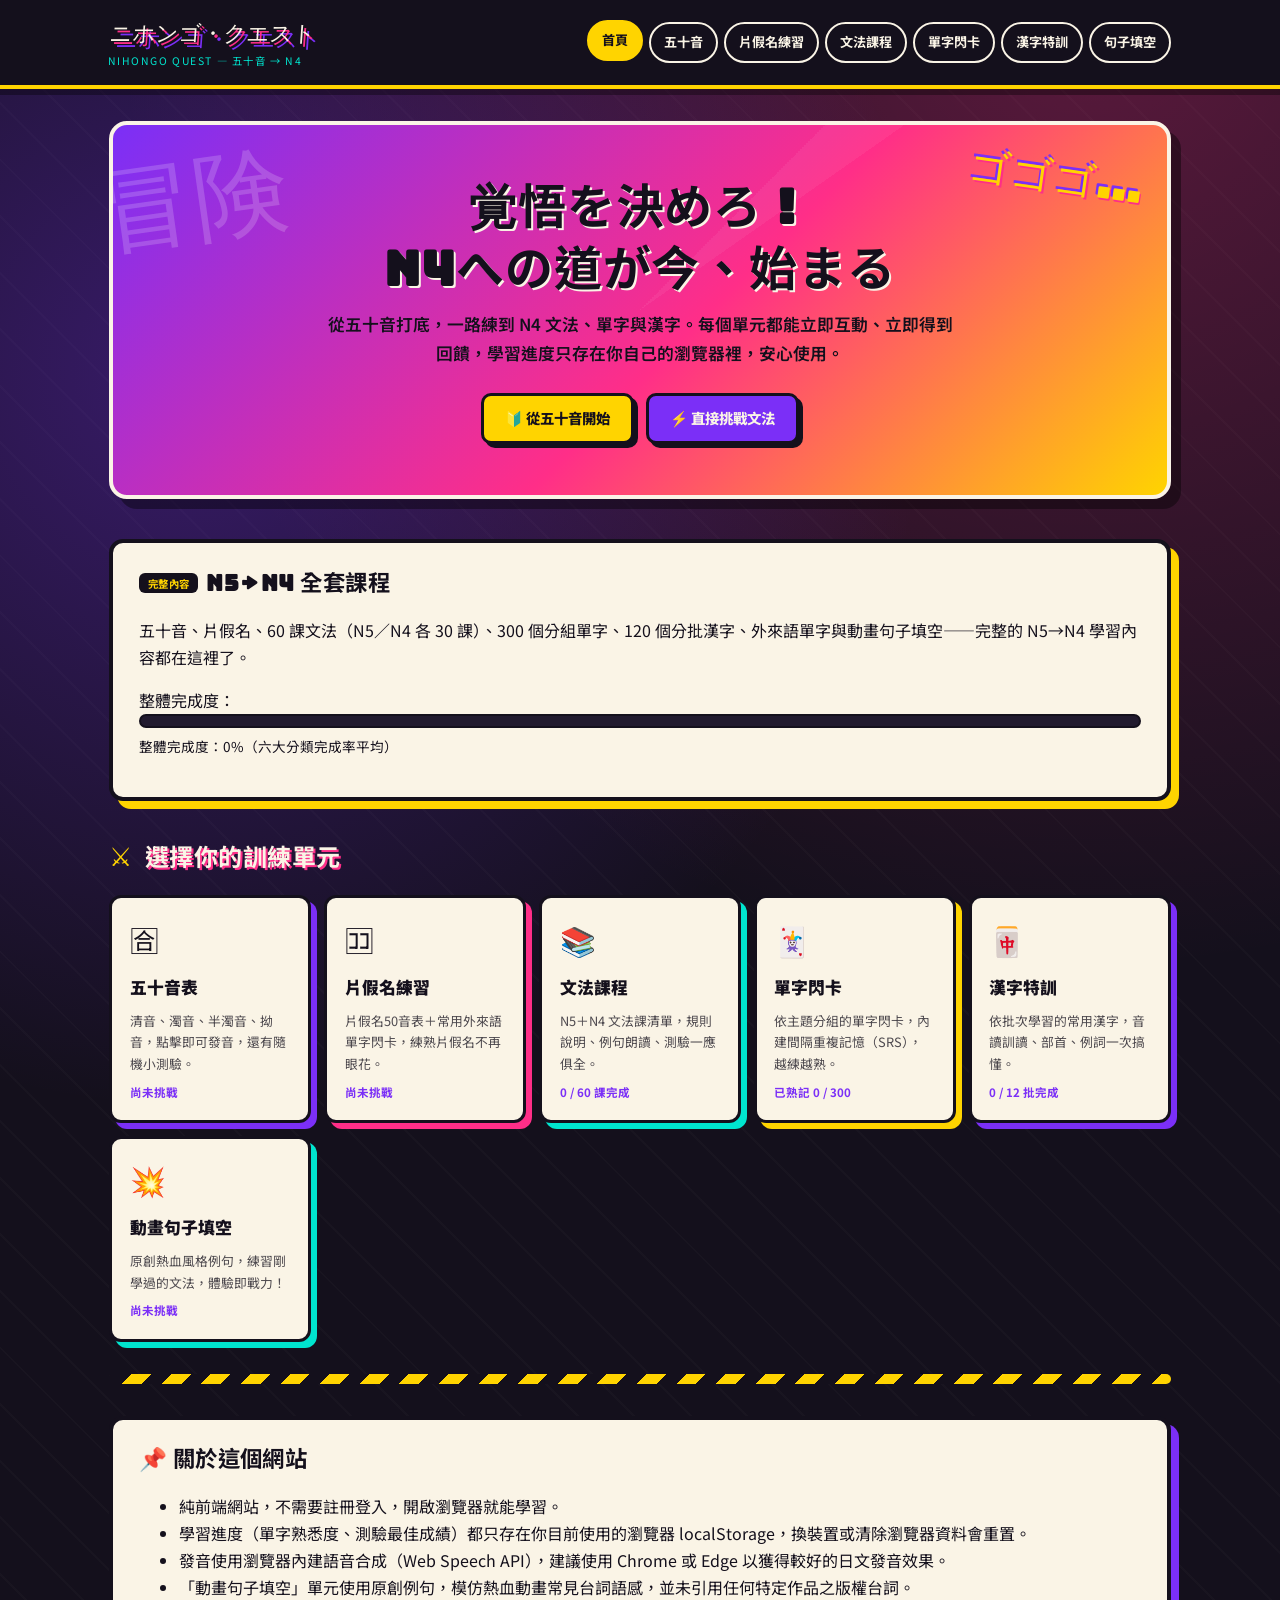
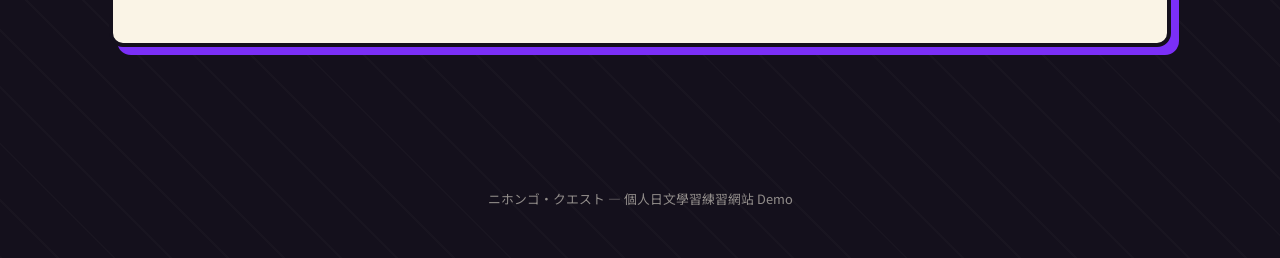
==== commit 860436bc: "完成完整 N5→N4 內容目標：60課文法／300字單字／120字漢字 - 單字：新增5組（學校生活、抽象概念・價值觀、服裝・購物進階、商業與工作、   動物・自然）共100字，總計15組300字，達" ====
--- a/index.html
+++ b/index.html
@@ -41,8 +41,8 @@
   </section>
 
   <div class="panel accent-gold">
-    <h2><span class="tag">在製作中</span> 完整 N5→N4 內容</h2>
-    <p>網站正依照固定架構持續擴充完整的 N5→N4 課程：文法課、單字組、漢字批次都採用「清單頁＋共用樣板」設計，方便持續新增內容而不用一直開新檔案。</p>
+    <h2><span class="tag">完整內容</span> N5→N4 全套課程</h2>
+    <p>五十音、片假名、60 課文法（N5／N4 各 30 課）、300 個分組單字、120 個分批漢字、外來語單字與動畫句子填空——完整的 N5→N4 學習內容都在這裡了。</p>
     <p style="margin-bottom:0;">整體完成度：</p>
     <div class="progress-bar"><span id="overall-progress-bar" style="width:0%;"></span></div>
     <p id="overall-progress-label" style="font-size:0.85rem; margin-top:0.4rem;">整體完成度：讀取中…</p>
